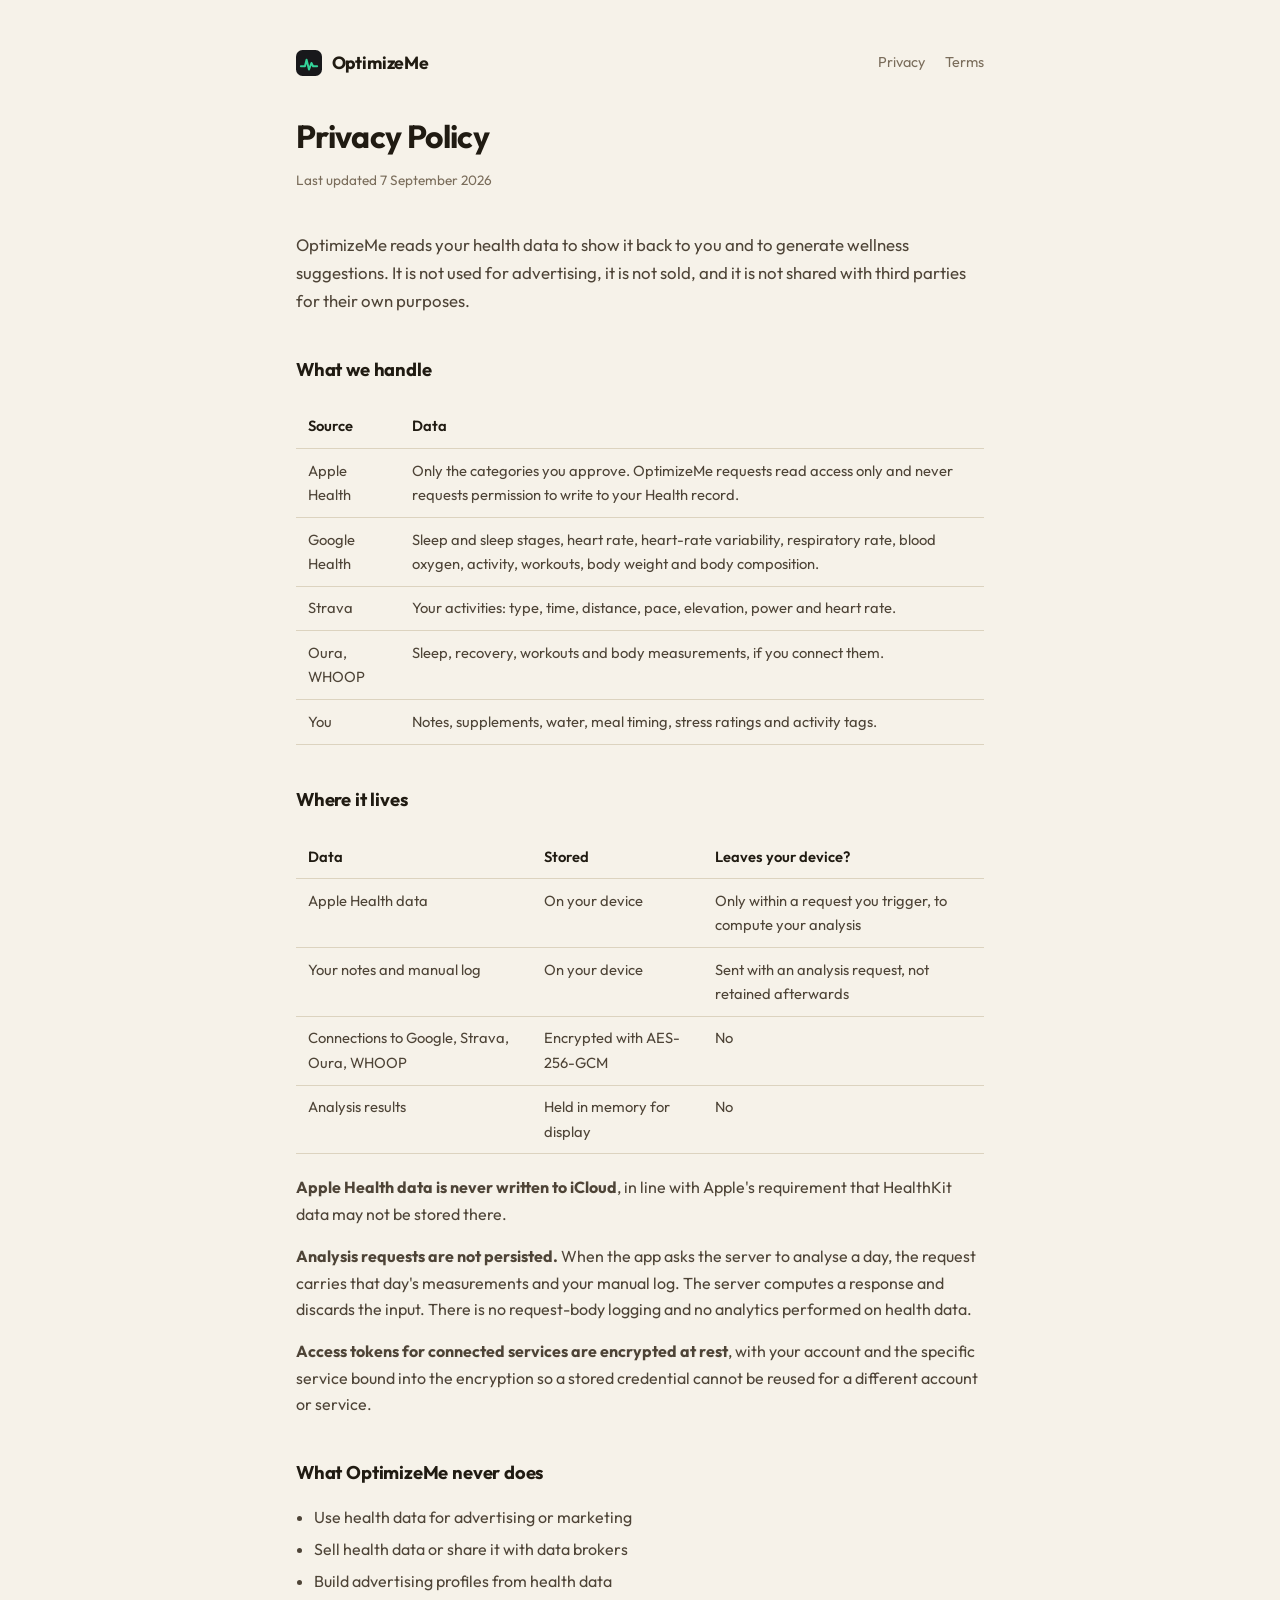
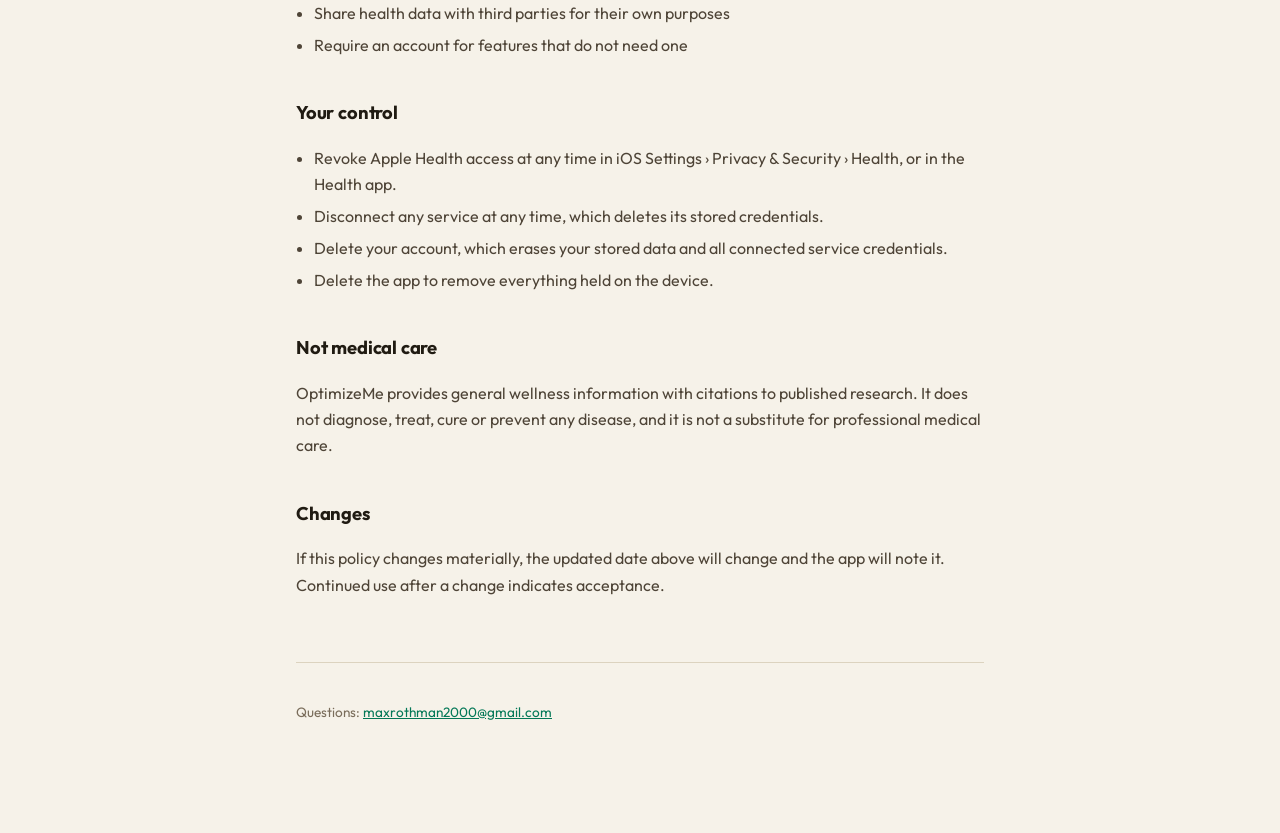
==== privacy.html @ 63bbc791 "OptimizeMe site" ====
<!doctype html>
<html lang="en">
<head>
<meta charset="utf-8">
<meta name="viewport" content="width=device-width, initial-scale=1">
<title>Privacy Policy · OptimizeMe</title>
<link rel="preconnect" href="https://fonts.googleapis.com">
<link rel="preconnect" href="https://fonts.gstatic.com" crossorigin>
<link href="https://fonts.googleapis.com/css2?family=Outfit:wght@300;400;600;700&family=JetBrains+Mono:wght@400;500&display=swap" rel="stylesheet">
<link rel="stylesheet" href="./style.css">
</head>
<body>
<div class="wrap">
<header class="site">
  <svg class="mark" width="26" height="26" viewBox="0 0 32 32" aria-hidden="true">
    <rect width="32" height="32" rx="8" fill="#18181b"/>
    <path d="M6 20 L11 20 L13 12 L16 24 L19 16 L21 20 L26 20"
          stroke="#34d399" stroke-width="2.5" fill="none"
          stroke-linecap="round" stroke-linejoin="round"/>
  </svg>
  <a class="brand" href="./index.html">OptimizeMe</a>
  <nav>
    <a href="./privacy.html">Privacy</a>
    <a href="./terms.html">Terms</a>
  </nav>
</header>

<h1>Privacy Policy</h1>
<p class="updated">Last updated 7 September 2026</p>

<p class="lede">
  OptimizeMe reads your health data to show it back to you and to generate
  wellness suggestions. It is not used for advertising, it is not sold, and it
  is not shared with third parties for their own purposes.
</p>

<h2>What we handle</h2>
<table>
  <tr><th>Source</th><th>Data</th></tr>
  <tr>
    <td>Apple Health</td>
    <td>Only the categories you approve. OptimizeMe requests read access only
        and never requests permission to write to your Health record.</td>
  </tr>
  <tr>
    <td>Google Health</td>
    <td>Sleep and sleep stages, heart rate, heart-rate variability,
        respiratory rate, blood oxygen, activity, workouts, body weight and
        body composition.</td>
  </tr>
  <tr>
    <td>Strava</td>
    <td>Your activities: type, time, distance, pace, elevation, power and
        heart rate.</td>
  </tr>
  <tr>
    <td>Oura, WHOOP</td>
    <td>Sleep, recovery, workouts and body measurements, if you connect them.</td>
  </tr>
  <tr>
    <td>You</td>
    <td>Notes, supplements, water, meal timing, stress ratings and activity tags.</td>
  </tr>
</table>

<h2>Where it lives</h2>
<table>
  <tr><th>Data</th><th>Stored</th><th>Leaves your device?</th></tr>
  <tr>
    <td>Apple Health data</td><td>On your device</td>
    <td>Only within a request you trigger, to compute your analysis</td>
  </tr>
  <tr>
    <td>Your notes and manual log</td><td>On your device</td>
    <td>Sent with an analysis request, not retained afterwards</td>
  </tr>
  <tr>
    <td>Connections to Google, Strava, Oura, WHOOP</td>
    <td>Encrypted with AES-256-GCM</td>
    <td>No</td>
  </tr>
  <tr>
    <td>Analysis results</td><td>Held in memory for display</td><td>No</td>
  </tr>
</table>

<p>
  <strong>Apple Health data is never written to iCloud</strong>, in line with
  Apple's requirement that HealthKit data may not be stored there.
</p>

<p>
  <strong>Analysis requests are not persisted.</strong> When the app asks the
  server to analyse a day, the request carries that day's measurements and your
  manual log. The server computes a response and discards the input. There is
  no request-body logging and no analytics performed on health data.
</p>

<p>
  <strong>Access tokens for connected services are encrypted at rest</strong>,
  with your account and the specific service bound into the encryption so a
  stored credential cannot be reused for a different account or service.
</p>

<h2>What OptimizeMe never does</h2>
<ul>
  <li>Use health data for advertising or marketing</li>
  <li>Sell health data or share it with data brokers</li>
  <li>Build advertising profiles from health data</li>
  <li>Share health data with third parties for their own purposes</li>
  <li>Require an account for features that do not need one</li>
</ul>

<h2>Your control</h2>
<ul>
  <li>Revoke Apple Health access at any time in iOS Settings &rsaquo; Privacy
      &amp; Security &rsaquo; Health, or in the Health app.</li>
  <li>Disconnect any service at any time, which deletes its stored credentials.</li>
  <li>Delete your account, which erases your stored data and all connected
      service credentials.</li>
  <li>Delete the app to remove everything held on the device.</li>
</ul>

<h2>Not medical care</h2>
<p>
  OptimizeMe provides general wellness information with citations to published
  research. It does not diagnose, treat, cure or prevent any disease, and it is
  not a substitute for professional medical care.
</p>

<h2>Changes</h2>
<p>
  If this policy changes materially, the updated date above will change and the
  app will note it. Continued use after a change indicates acceptance.
</p>

<footer>
  <p>Questions: <a href="mailto:maxrothman2000@gmail.com">maxrothman2000@gmail.com</a></p>
</footer>
</div>
</body>
</html>
---- style.css ----
/* Shared styling for the public pages. Mirrors the app's cream/taupe
   language so the site and product read as one thing. */
:root {
  --bg: #f6f2e9;
  --surface: #eae4d4;
  --border: #dcd3bf;
  --ink: #201b12;
  --body: #4e4437;
  --muted: #7a6d5b;
  --accent: #047857;
}

@media (prefers-color-scheme: dark) {
  :root {
    --bg: #0c0c0e;
    --surface: #18181b;
    --border: #27272a;
    --ink: #fafafa;
    --body: #d4d4d8;
    --muted: #71717a;
    --accent: #34d399;
  }
}

* { box-sizing: border-box; }

body {
  margin: 0;
  background: var(--bg);
  color: var(--body);
  font-family: "Outfit", ui-sans-serif, system-ui, -apple-system, sans-serif;
  line-height: 1.65;
  -webkit-font-smoothing: antialiased;
}

.wrap { max-width: 46rem; margin: 0 auto; padding: 3rem 1.5rem 6rem; }

header.site {
  display: flex;
  align-items: center;
  gap: .6rem;
  padding-bottom: 2.5rem;
}

.mark { width: 26px; height: 26px; }

.brand {
  font-size: 1.1rem;
  font-weight: 700;
  color: var(--ink);
  letter-spacing: -.01em;
  text-decoration: none;
}

nav { margin-left: auto; display: flex; gap: 1.25rem; }
nav a { color: var(--muted); text-decoration: none; font-size: .9rem; }
nav a:hover { color: var(--accent); }

h1 {
  color: var(--ink);
  font-size: 2rem;
  line-height: 1.2;
  letter-spacing: -.02em;
  margin: 0 0 .5rem;
}

h2 {
  color: var(--ink);
  font-size: 1.15rem;
  margin: 2.5rem 0 .75rem;
  letter-spacing: -.01em;
}

.lede { font-size: 1.05rem; color: var(--body); margin-bottom: 2rem; }
.updated { color: var(--muted); font-size: .85rem; margin-bottom: 2.5rem; }

table {
  width: 100%;
  border-collapse: collapse;
  margin: 1.25rem 0;
  font-size: .92rem;
}
th, td {
  text-align: left;
  padding: .6rem .75rem;
  border-bottom: 1px solid var(--border);
  vertical-align: top;
}
th { color: var(--ink); font-weight: 600; }

ul { padding-left: 1.15rem; }
li { margin: .35rem 0; }

.callout {
  background: var(--surface);
  border: 1px solid var(--border);
  border-radius: 14px;
  padding: 1.1rem 1.25rem;
  margin: 1.75rem 0;
}

footer {
  border-top: 1px solid var(--border);
  margin-top: 4rem;
  padding-top: 1.5rem;
  color: var(--muted);
  font-size: .85rem;
}

a { color: var(--accent); }
code {
  font-family: "JetBrains Mono", ui-monospace, monospace;
  font-size: .88em;
}
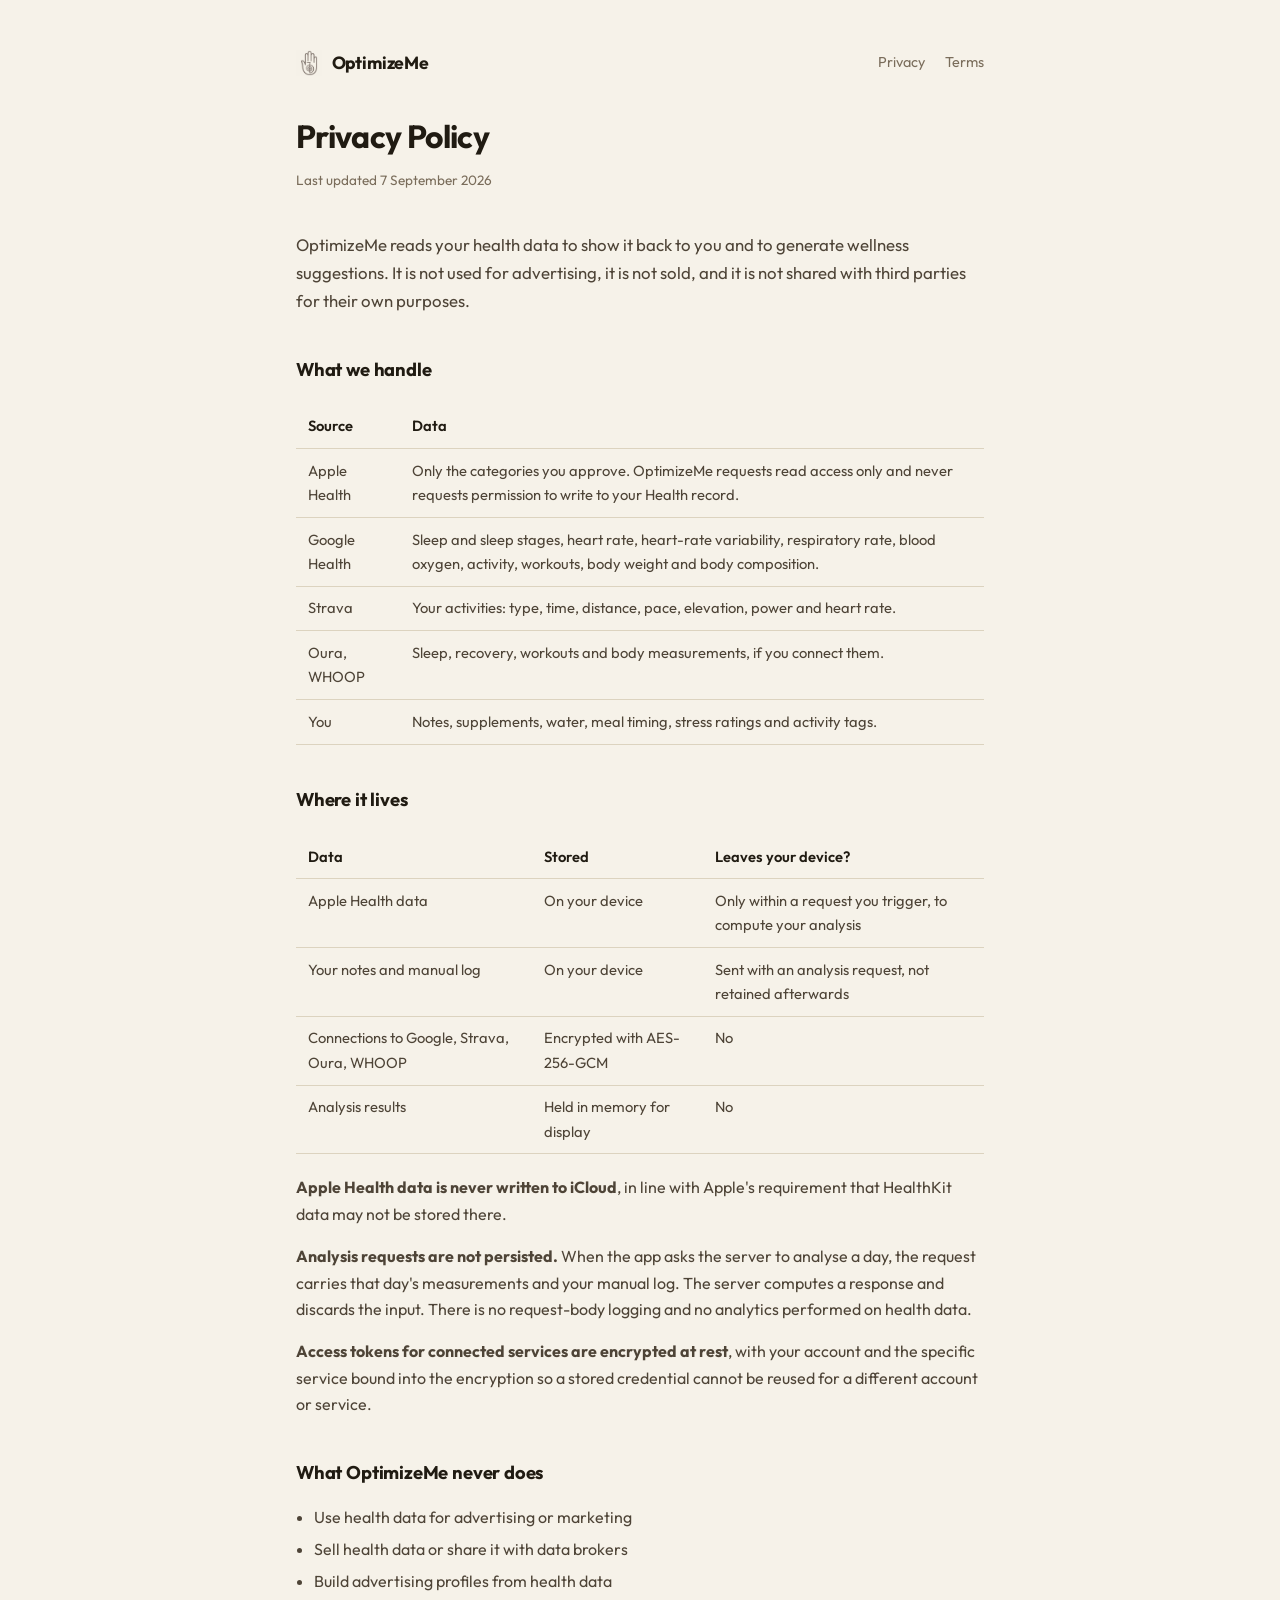
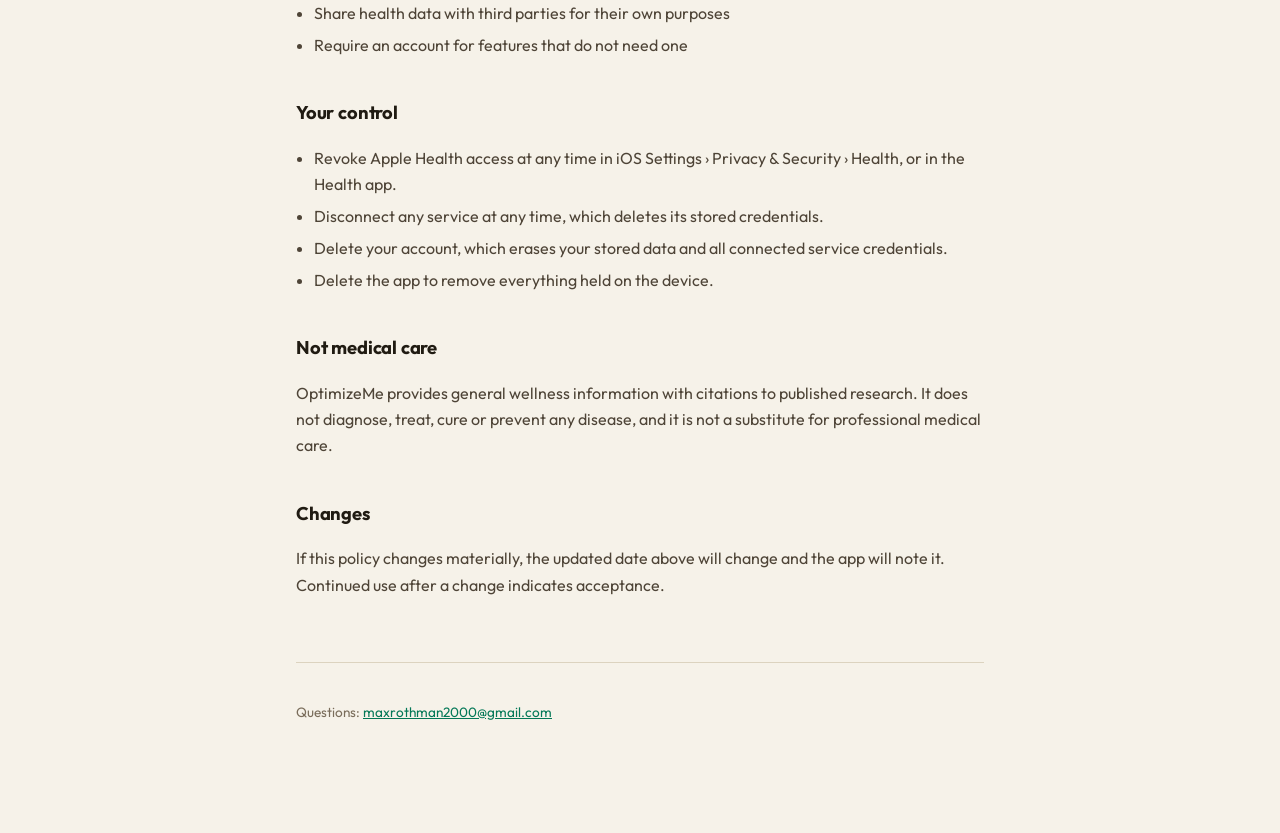
==== commit 07e07576: "Use the OptimizeMe hand mark across the site and favicons" ====
--- a/privacy.html
+++ b/privacy.html
@@ -7,17 +7,17 @@
 <link rel="preconnect" href="https://fonts.googleapis.com">
 <link rel="preconnect" href="https://fonts.gstatic.com" crossorigin>
 <link href="https://fonts.googleapis.com/css2?family=Outfit:wght@300;400;600;700&family=JetBrains+Mono:wght@400;500&display=swap" rel="stylesheet">
+<link rel="icon" type="image/png" href="./favicon-32.png">
+<link rel="apple-touch-icon" href="./apple-touch-icon.png">
 <link rel="stylesheet" href="./style.css">
 </head>
 <body>
 <div class="wrap">
 <header class="site">
-  <svg class="mark" width="26" height="26" viewBox="0 0 32 32" aria-hidden="true">
-    <rect width="32" height="32" rx="8" fill="#18181b"/>
-    <path d="M6 20 L11 20 L13 12 L16 24 L19 16 L21 20 L26 20"
-          stroke="#34d399" stroke-width="2.5" fill="none"
-          stroke-linecap="round" stroke-linejoin="round"/>
-  </svg>
+  <img class="mark mark-light" src="./mark.png" alt="" aria-hidden="true"
+       width="26" height="26">
+  <img class="mark mark-dark" src="./mark-light.png" alt="" aria-hidden="true"
+       width="26" height="26">
   <a class="brand" href="./index.html">OptimizeMe</a>
   <nav>
     <a href="./privacy.html">Privacy</a>
--- a/style.css
+++ b/style.css
@@ -112,3 +112,12 @@
   font-family: "JetBrains Mono", ui-monospace, monospace;
   font-size: .88em;
 }
+
+/* Brand mark. The artwork is a dark taupe line drawing; a lighter tint is
+   swapped in when the visitor's OS is in dark mode. */
+.mark-dark { display: none; }
+
+@media (prefers-color-scheme: dark) {
+  .mark-light { display: none; }
+  .mark-dark { display: block; }
+}
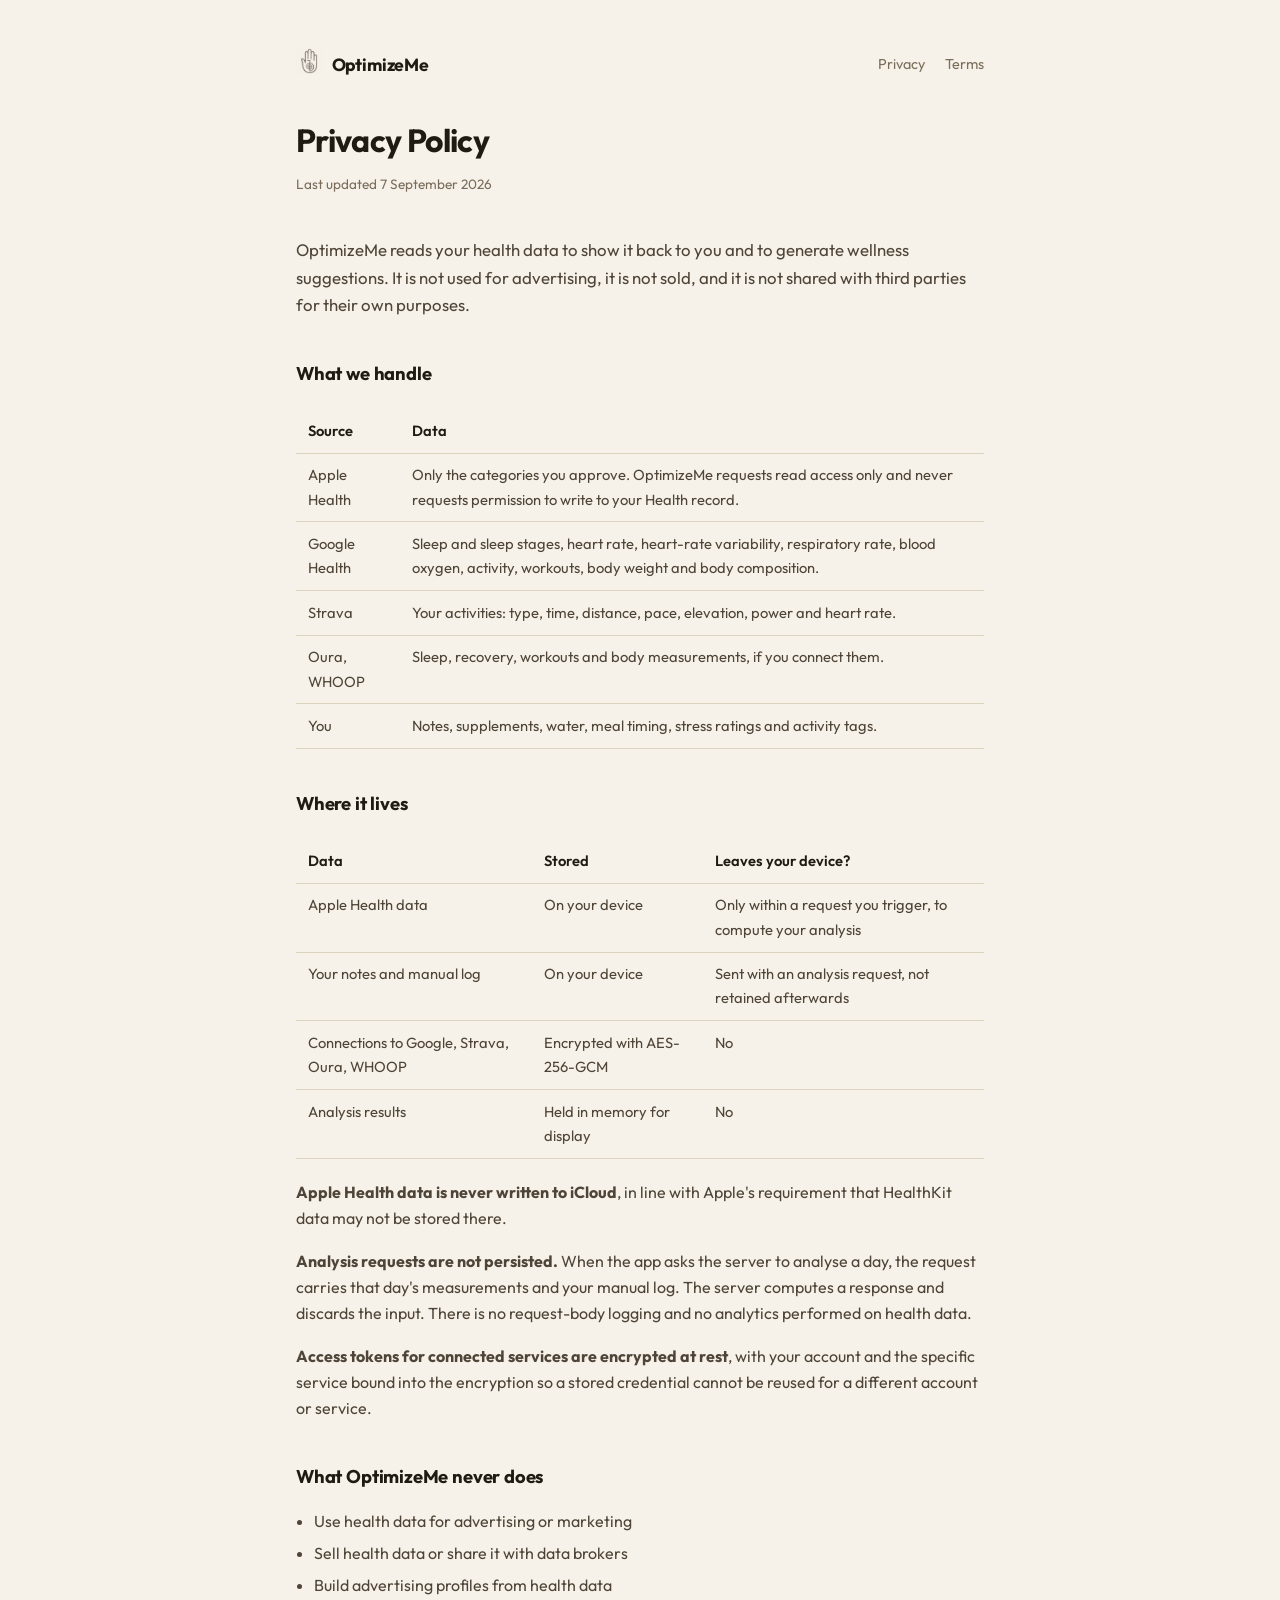
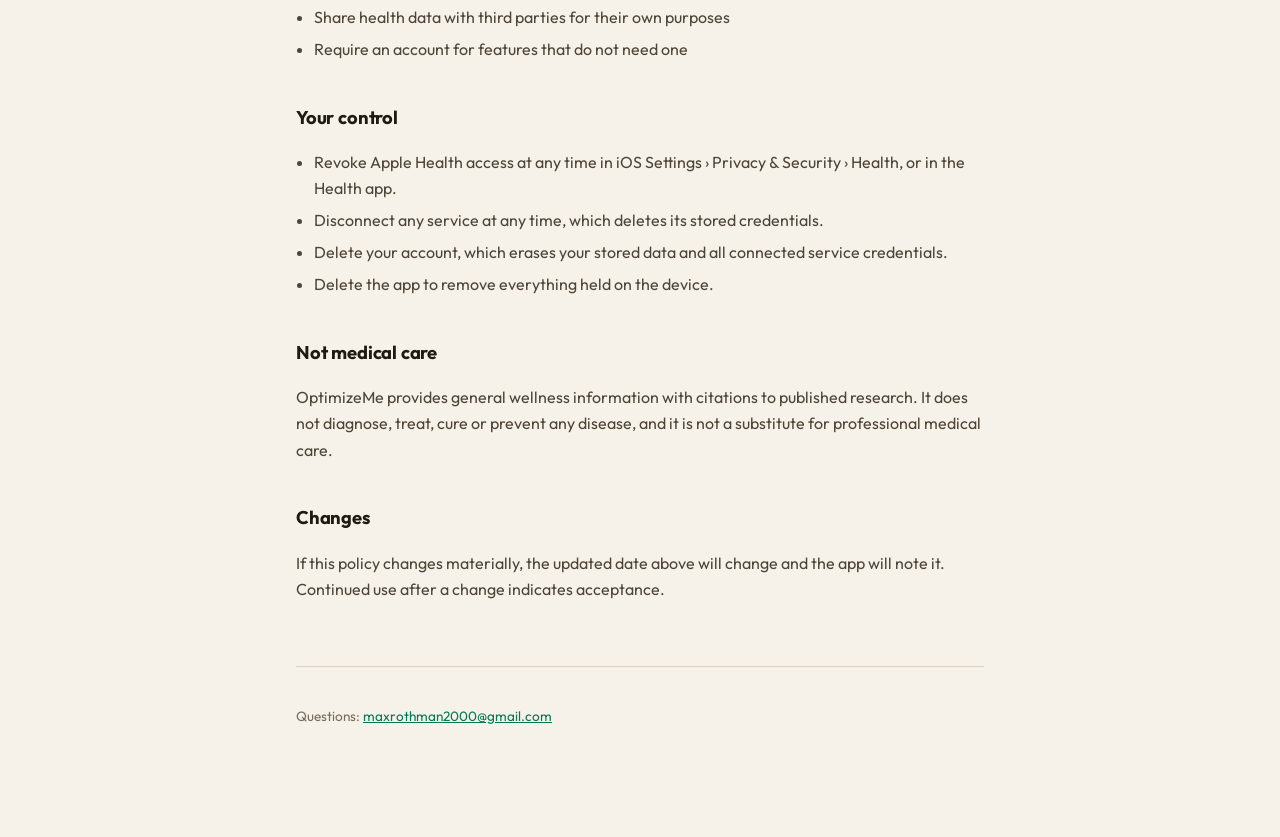
==== commit 3115468c: "Use <picture> for the brand mark so a stale stylesheet cannot double it" ====
--- a/privacy.html
+++ b/privacy.html
@@ -14,10 +14,11 @@
 <body>
 <div class="wrap">
 <header class="site">
-  <img class="mark mark-light" src="./mark.png" alt="" aria-hidden="true"
-       width="26" height="26">
-  <img class="mark mark-dark" src="./mark-light.png" alt="" aria-hidden="true"
-       width="26" height="26">
+  <picture>
+    <source srcset="./mark-light.png" media="(prefers-color-scheme: dark)">
+    <img class="mark" src="./mark.png" alt="" aria-hidden="true"
+         width="26" height="26">
+  </picture>
   <a class="brand" href="./index.html">OptimizeMe</a>
   <nav>
     <a href="./privacy.html">Privacy</a>
--- a/style.css
+++ b/style.css
@@ -113,11 +113,5 @@
   font-size: .88em;
 }
 
-/* Brand mark. The artwork is a dark taupe line drawing; a lighter tint is
-   swapped in when the visitor's OS is in dark mode. */
-.mark-dark { display: none; }
-
-@media (prefers-color-scheme: dark) {
-  .mark-light { display: none; }
-  .mark-dark { display: block; }
-}
+/* Brand mark. Theme selection happens in the markup via <picture>, so a
+   stale stylesheet cannot leave both variants visible. */
